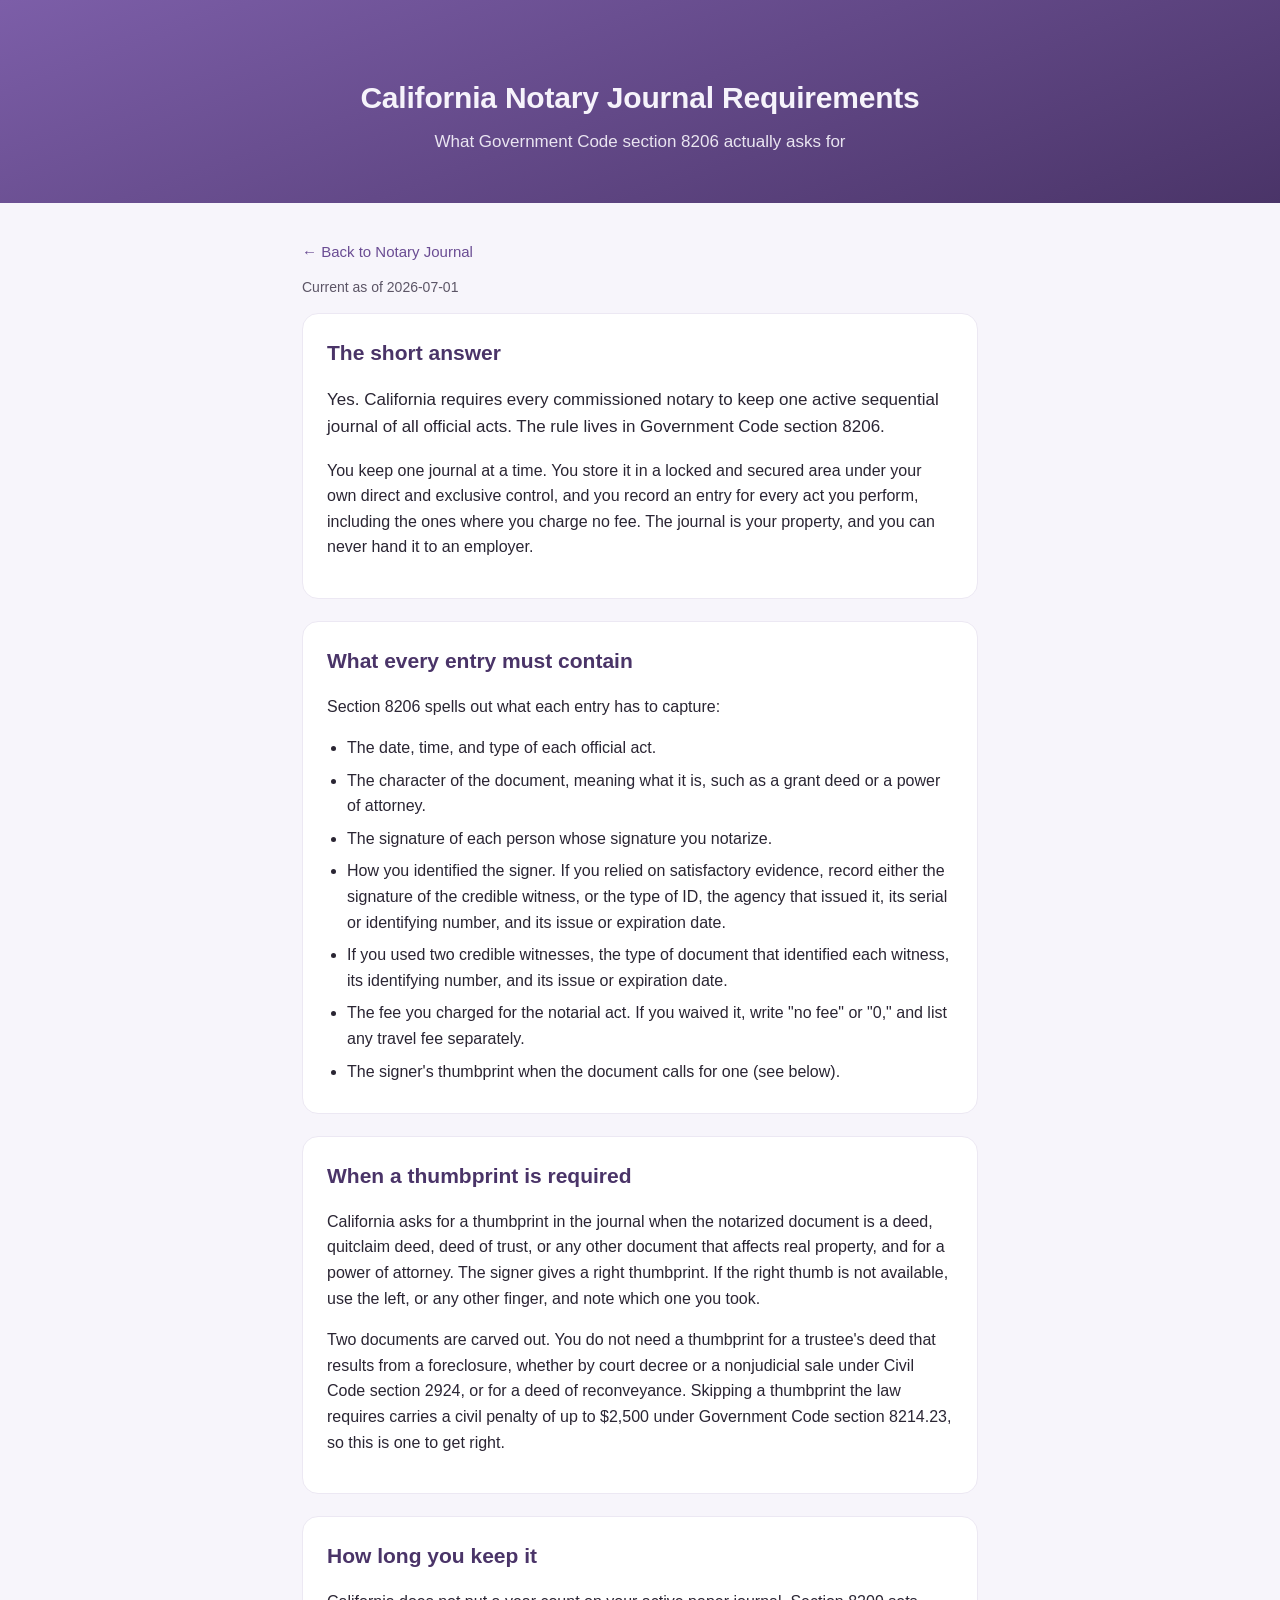
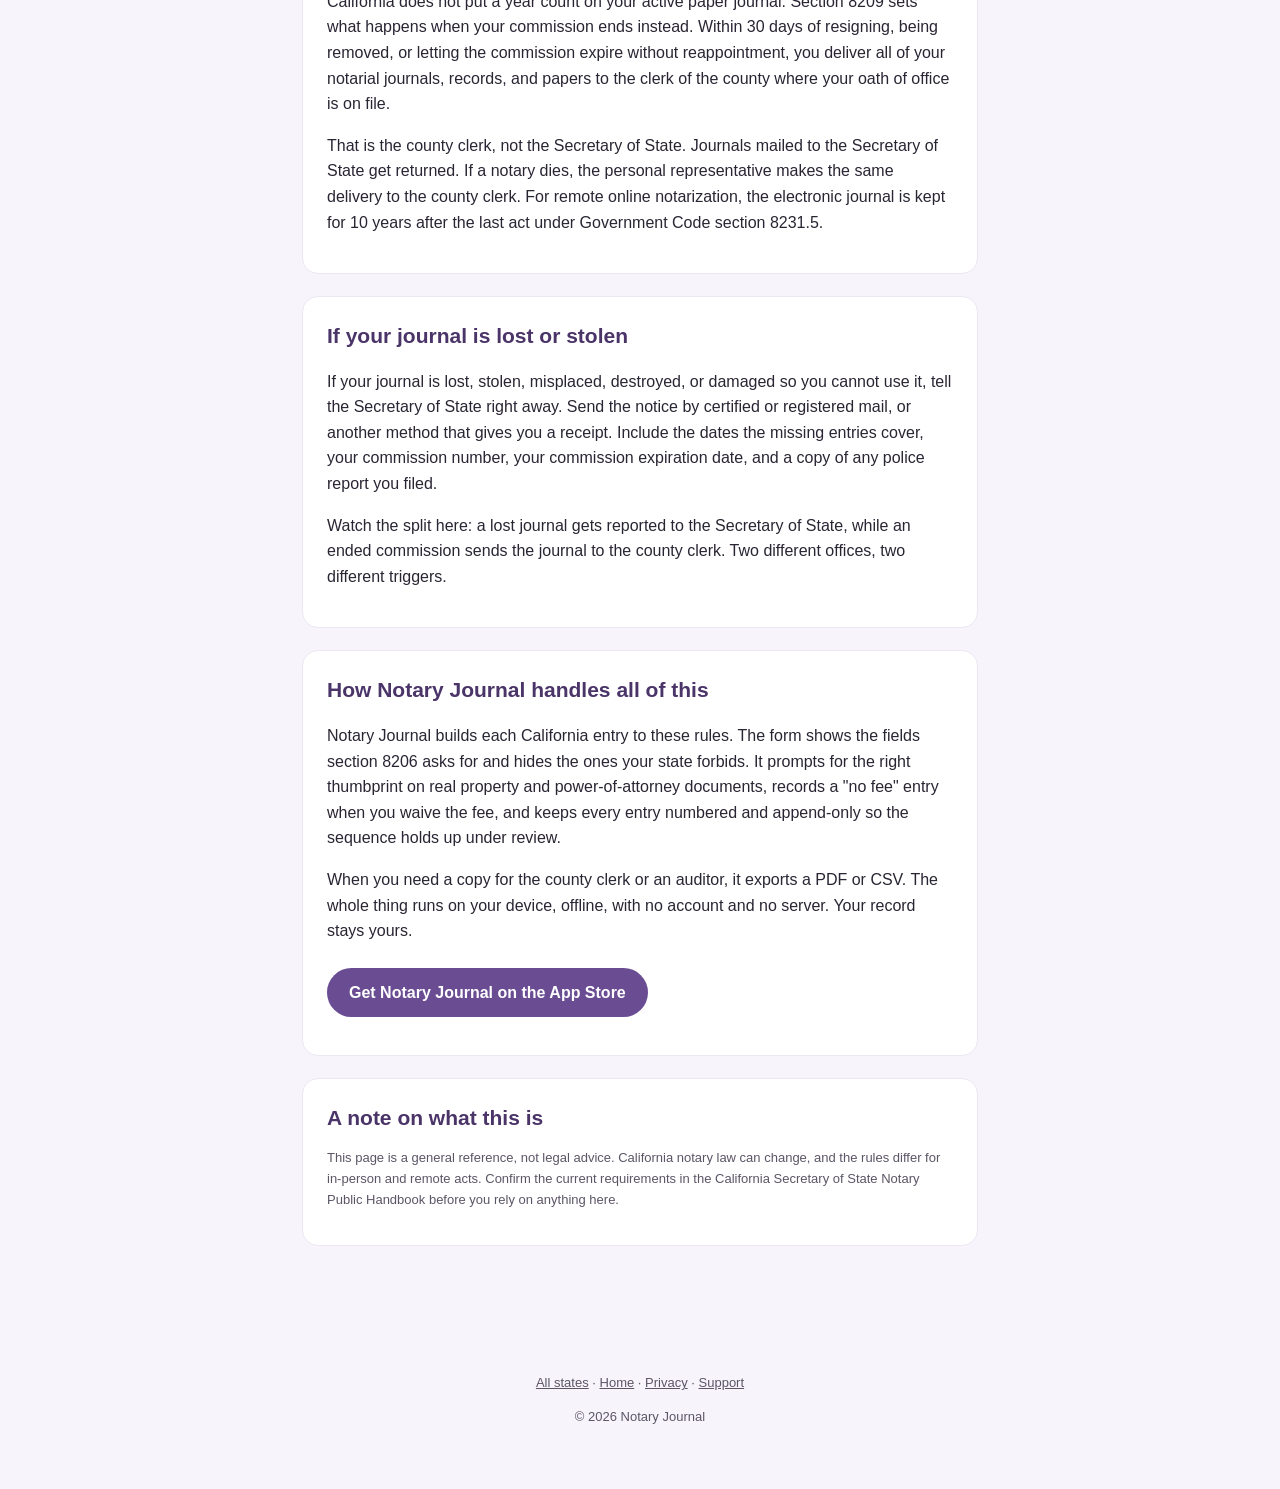
==== california.html @ 20b739d8 "Add web companion: by-state journal requirements + California deep-dive Two indexable SEO pages that" ====
<!DOCTYPE html>
<html lang="en">
<head>
<meta charset="utf-8">
<meta name="viewport" content="width=device-width, initial-scale=1">
<title>California Notary Journal Requirements (2026) &mdash; Notary Journal</title>
<meta name="description" content="What California requires in a notary journal: the fields Government Code section 8206 asks for, when a thumbprint is needed, how long to keep the journal, and what to do if it is lost. Current as of 2026.">
<link rel="stylesheet" href="style.css">
</head>
<body>
<header class="hero">
  <h1>California Notary Journal Requirements</h1>
  <p class="tag">What Government Code section 8206 actually asks for</p>
</header>
<main>
  <a class="back" href="index.html">&larr; Back to Notary Journal</a>
  <p class="updated">Current as of 2026-07-01</p>

  <div class="card">
    <h2>The short answer</h2>
    <p class="lede">Yes. California requires every commissioned notary to keep one active sequential journal of all official acts. The rule lives in Government Code section 8206.</p>
    <p>You keep one journal at a time. You store it in a locked and secured area under your own direct and exclusive control, and you record an entry for every act you perform, including the ones where you charge no fee. The journal is your property, and you can never hand it to an employer.</p>
  </div>

  <div class="card">
    <h2>What every entry must contain</h2>
    <p>Section 8206 spells out what each entry has to capture:</p>
    <ul class="spec">
      <li>The date, time, and type of each official act.</li>
      <li>The character of the document, meaning what it is, such as a grant deed or a power of attorney.</li>
      <li>The signature of each person whose signature you notarize.</li>
      <li>How you identified the signer. If you relied on satisfactory evidence, record either the signature of the credible witness, or the type of ID, the agency that issued it, its serial or identifying number, and its issue or expiration date.</li>
      <li>If you used two credible witnesses, the type of document that identified each witness, its identifying number, and its issue or expiration date.</li>
      <li>The fee you charged for the notarial act. If you waived it, write "no fee" or "0," and list any travel fee separately.</li>
      <li>The signer's thumbprint when the document calls for one (see below).</li>
    </ul>
  </div>

  <div class="card">
    <h2>When a thumbprint is required</h2>
    <p>California asks for a thumbprint in the journal when the notarized document is a deed, quitclaim deed, deed of trust, or any other document that affects real property, and for a power of attorney. The signer gives a right thumbprint. If the right thumb is not available, use the left, or any other finger, and note which one you took.</p>
    <p>Two documents are carved out. You do not need a thumbprint for a trustee's deed that results from a foreclosure, whether by court decree or a nonjudicial sale under Civil Code section 2924, or for a deed of reconveyance. Skipping a thumbprint the law requires carries a civil penalty of up to $2,500 under Government Code section 8214.23, so this is one to get right.</p>
  </div>

  <div class="card">
    <h2>How long you keep it</h2>
    <p>California does not put a year count on your active paper journal. Section 8209 sets what happens when your commission ends instead. Within 30 days of resigning, being removed, or letting the commission expire without reappointment, you deliver all of your notarial journals, records, and papers to the clerk of the county where your oath of office is on file.</p>
    <p>That is the county clerk, not the Secretary of State. Journals mailed to the Secretary of State get returned. If a notary dies, the personal representative makes the same delivery to the county clerk. For remote online notarization, the electronic journal is kept for 10 years after the last act under Government Code section 8231.5.</p>
  </div>

  <div class="card">
    <h2>If your journal is lost or stolen</h2>
    <p>If your journal is lost, stolen, misplaced, destroyed, or damaged so you cannot use it, tell the Secretary of State right away. Send the notice by certified or registered mail, or another method that gives you a receipt. Include the dates the missing entries cover, your commission number, your commission expiration date, and a copy of any police report you filed.</p>
    <p>Watch the split here: a lost journal gets reported to the Secretary of State, while an ended commission sends the journal to the county clerk. Two different offices, two different triggers.</p>
  </div>

  <div class="card">
    <h2>How Notary Journal handles all of this</h2>
    <p>Notary Journal builds each California entry to these rules. The form shows the fields section 8206 asks for and hides the ones your state forbids. It prompts for the right thumbprint on real property and power-of-attorney documents, records a "no fee" entry when you waive the fee, and keeps every entry numbered and append-only so the sequence holds up under review.</p>
    <p>When you need a copy for the county clerk or an auditor, it exports a PDF or CSV. The whole thing runs on your device, offline, with no account and no server. Your record stays yours.</p>
    <p><a class="cta" href="https://apps.apple.com/app/id6786334880">Get Notary Journal on the App Store</a></p>
  </div>

  <div class="card">
    <h2>A note on what this is</h2>
    <p class="subnote">This page is a general reference, not legal advice. California notary law can change, and the rules differ for in-person and remote acts. Confirm the current requirements in the California Secretary of State Notary Public Handbook before you rely on anything here.</p>
  </div>
</main>
<footer>
  <p><a href="states.html">All states</a> &middot; <a href="index.html">Home</a> &middot; <a href="privacy.html">Privacy</a> &middot; <a href="support.html">Support</a></p>
  <p>&copy; 2026 Notary Journal</p>
</footer>
</body>
</html>
---- style.css ----
:root {
  --purple: #6a4c93;
  --purple-deep: #4a3468;
  --ink: #2a2533;
  --muted: #5c5566;
  --bg: #f7f5fb;
}
* { box-sizing: border-box; }
body {
  margin: 0;
  font-family: -apple-system, BlinkMacSystemFont, "Segoe UI", Roboto, Helvetica, Arial, sans-serif;
  color: var(--ink);
  background: var(--bg);
  line-height: 1.6;
}
header.hero {
  background: linear-gradient(160deg, #7c5ea8 0%, var(--purple-deep) 100%);
  color: #f6f3fb;
  text-align: center;
  padding: 56px 20px 48px;
}
header.hero img.icon {
  width: 104px; height: 104px;
  border-radius: 24px;
  box-shadow: 0 10px 30px rgba(0,0,0,.28);
}
header.hero h1 { margin: 18px 0 6px; font-size: 30px; letter-spacing: -0.2px; }
header.hero p.tag { margin: 0; font-size: 17px; opacity: .92; }
main {
  max-width: 720px;
  margin: 0 auto;
  padding: 36px 22px 64px;
}
.card {
  background: #fff;
  border: 1px solid #ece8f3;
  border-radius: 16px;
  padding: 22px 24px;
  margin-bottom: 22px;
}
h2 { color: var(--purple-deep); font-size: 21px; margin: 26px 0 8px; }
h2:first-child { margin-top: 0; }
a { color: var(--purple); }
.nav { display: flex; gap: 14px; flex-wrap: wrap; justify-content: center; margin-top: 22px; }
.nav a {
  display: inline-block;
  background: rgba(255,255,255,.16);
  color: #f6f3fb;
  text-decoration: none;
  padding: 9px 16px;
  border-radius: 999px;
  font-size: 15px;
}
.nav a:hover { background: rgba(255,255,255,.28); }
.back { display: inline-block; margin-bottom: 16px; font-size: 15px; text-decoration: none; }
.updated { color: var(--muted); font-size: 14px; margin-top: -4px; }
footer {
  text-align: center;
  color: var(--muted);
  font-size: 13px;
  padding: 28px 20px 48px;
}
footer a { color: var(--muted); }
.cta {
  display: inline-block;
  background: var(--purple);
  color: #fff;
  text-decoration: none;
  padding: 12px 22px;
  border-radius: 999px;
  font-weight: 600;
  margin-top: 8px;
}
.cta:hover { background: var(--purple-deep); }
.lede { font-size: 17px; }
ul.spec { margin: 6px 0 2px; padding-left: 20px; }
ul.spec li { margin-bottom: 7px; }
.tablewrap {
  overflow-x: auto;
  -webkit-overflow-scrolling: touch;
  border: 1px solid #ece8f3;
  border-radius: 12px;
  margin: 8px 0 4px;
}
table { border-collapse: collapse; width: 100%; font-size: 14px; min-width: 560px; }
th, td { text-align: left; padding: 9px 12px; border-bottom: 1px solid #efecf5; vertical-align: top; }
th { color: var(--purple-deep); background: #faf8fd; font-weight: 600; position: sticky; top: 0; }
tbody tr:last-child td { border-bottom: none; }
td.st { font-weight: 600; white-space: nowrap; }
.subnote { color: var(--muted); font-size: 13px; }
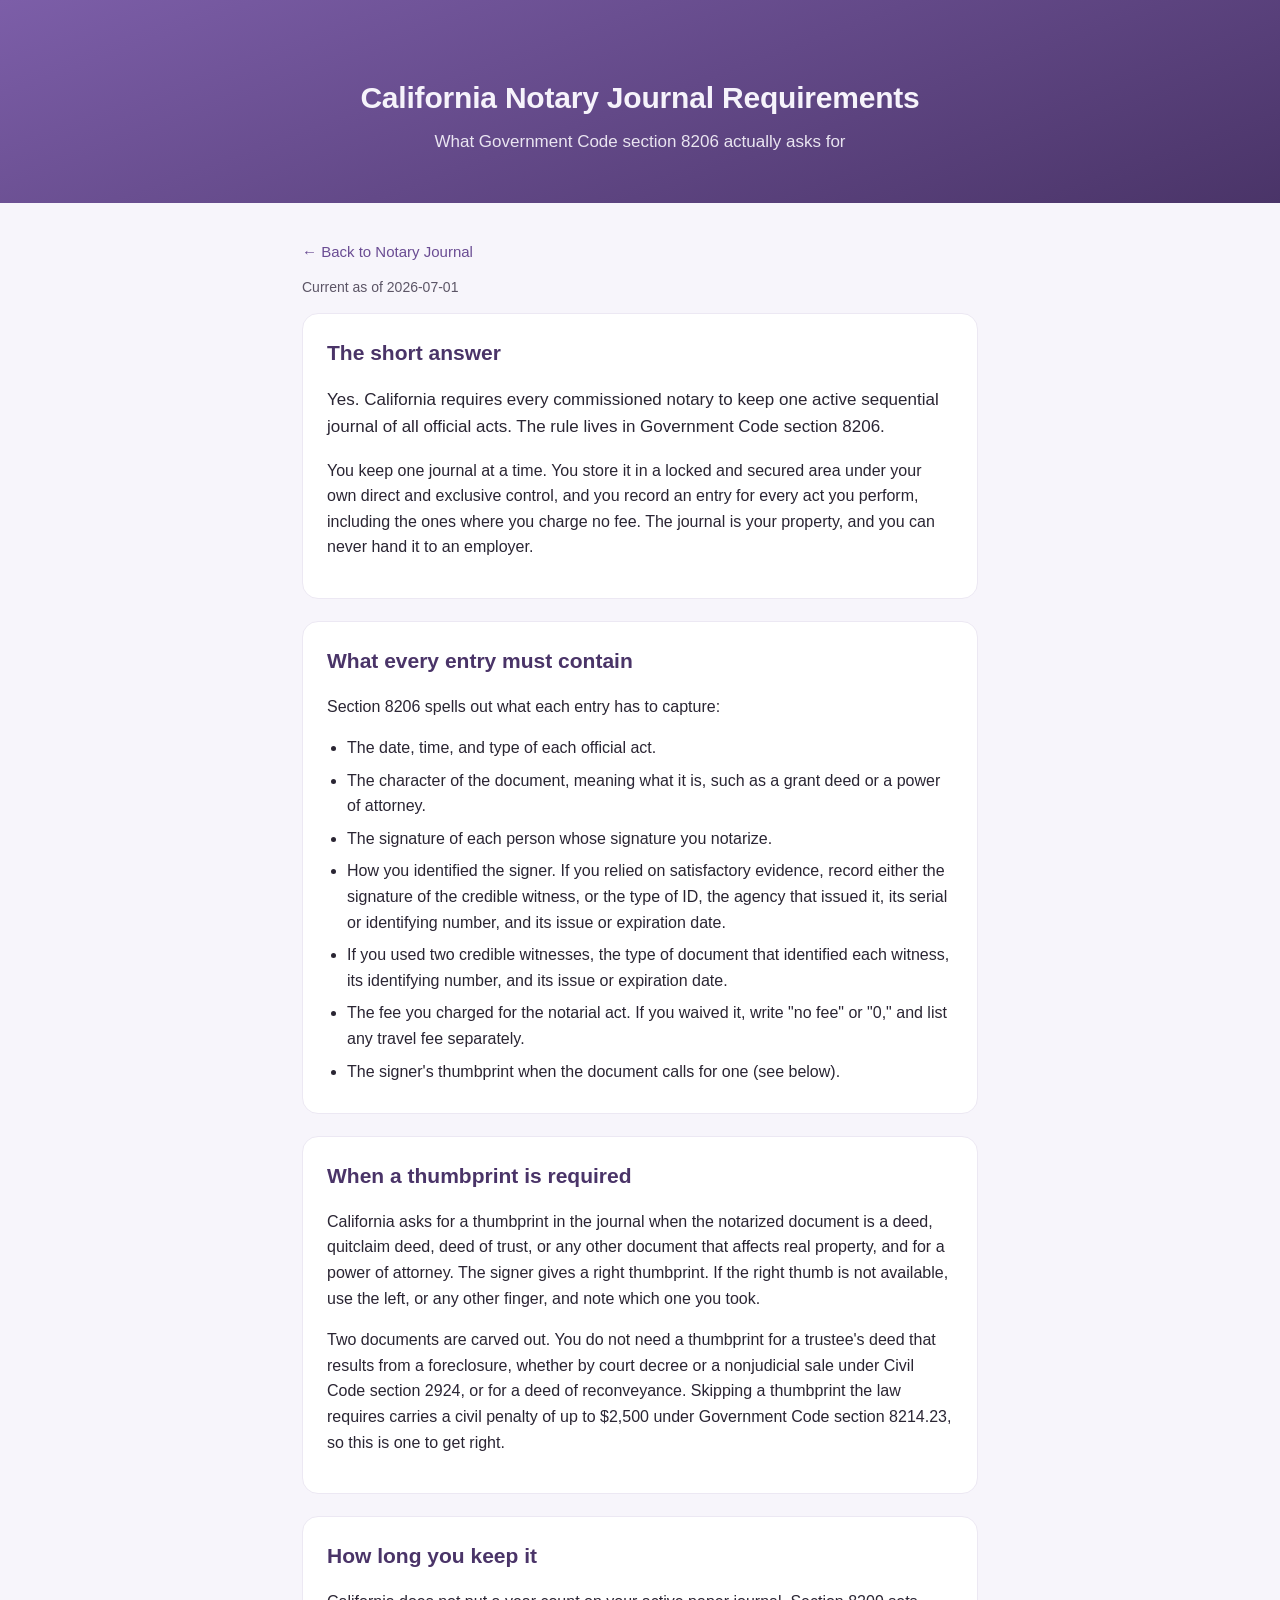
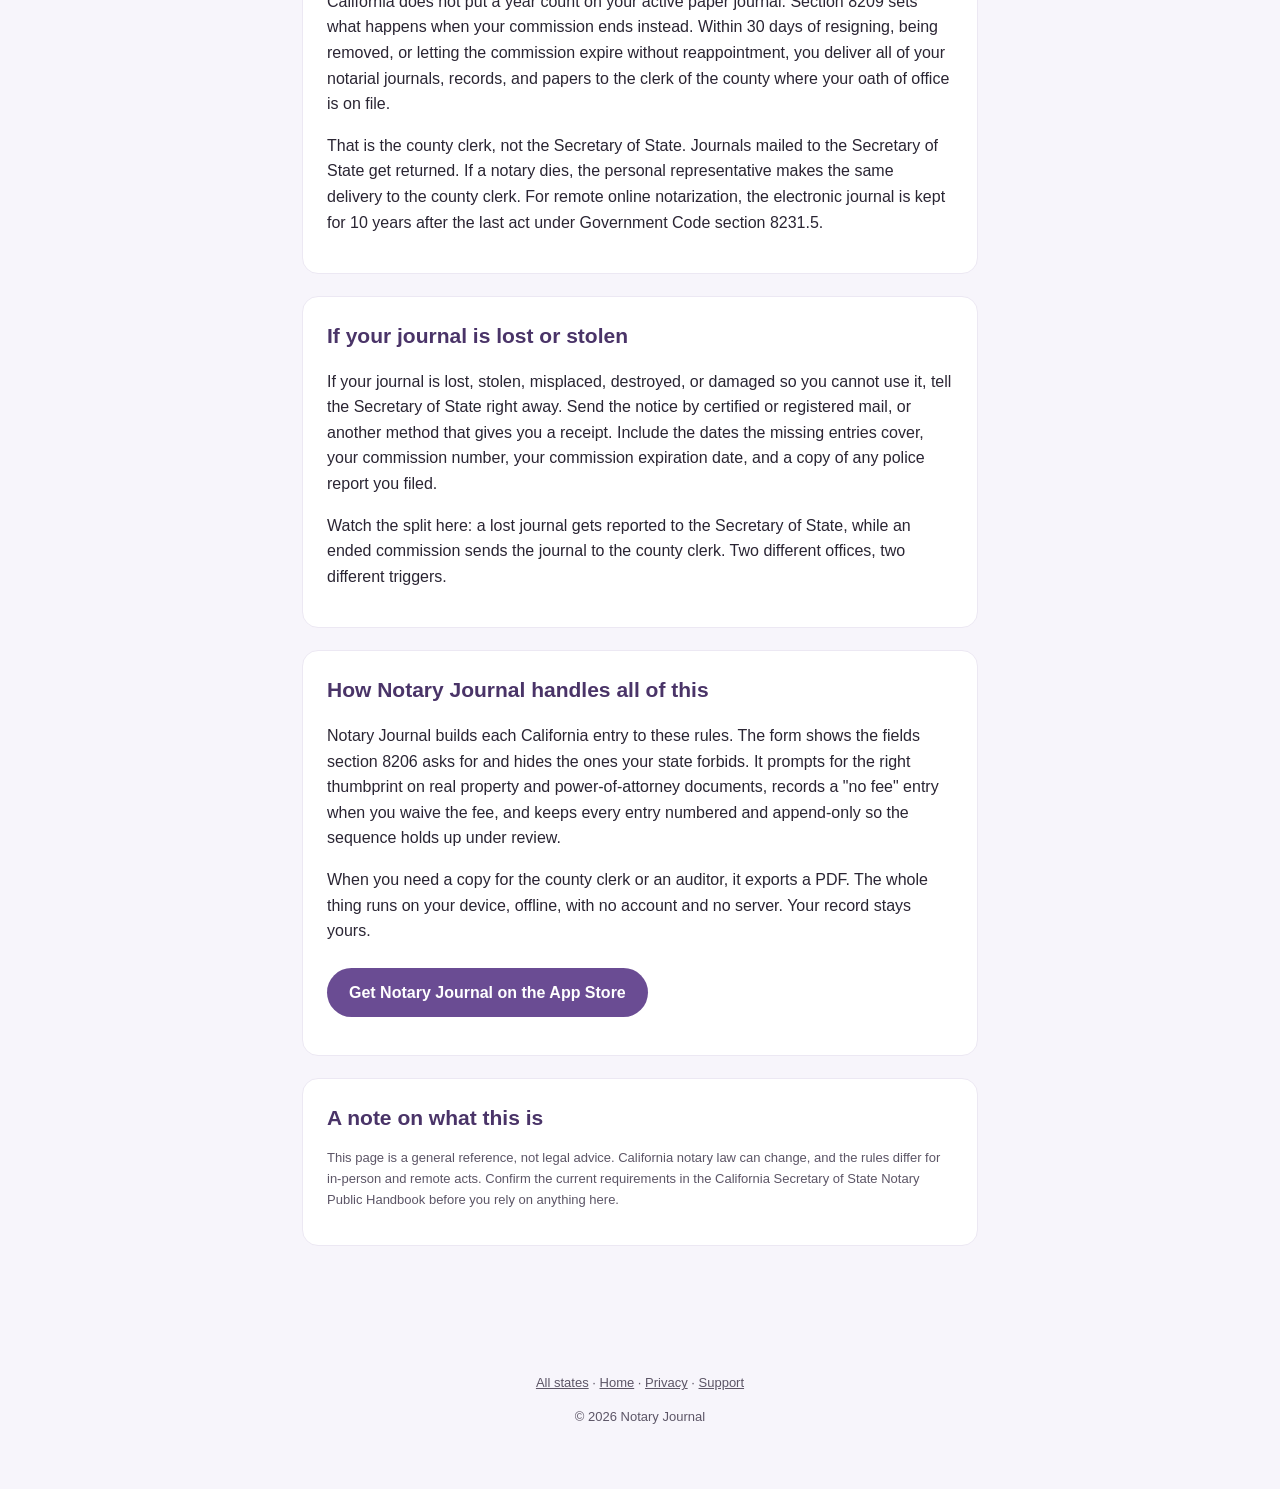
==== commit 7cf0c15b: "Remove false CSV export and ID-photo-capture claims Every page that mentioned export said "PDF or CS" ====
--- a/california.html
+++ b/california.html
@@ -57,7 +57,7 @@
   <div class="card">
     <h2>How Notary Journal handles all of this</h2>
     <p>Notary Journal builds each California entry to these rules. The form shows the fields section 8206 asks for and hides the ones your state forbids. It prompts for the right thumbprint on real property and power-of-attorney documents, records a "no fee" entry when you waive the fee, and keeps every entry numbered and append-only so the sequence holds up under review.</p>
-    <p>When you need a copy for the county clerk or an auditor, it exports a PDF or CSV. The whole thing runs on your device, offline, with no account and no server. Your record stays yours.</p>
+    <p>When you need a copy for the county clerk or an auditor, it exports a PDF. The whole thing runs on your device, offline, with no account and no server. Your record stays yours.</p>
     <p><a class="cta" href="https://apps.apple.com/app/id6786334880">Get Notary Journal on the App Store</a></p>
   </div>
 
